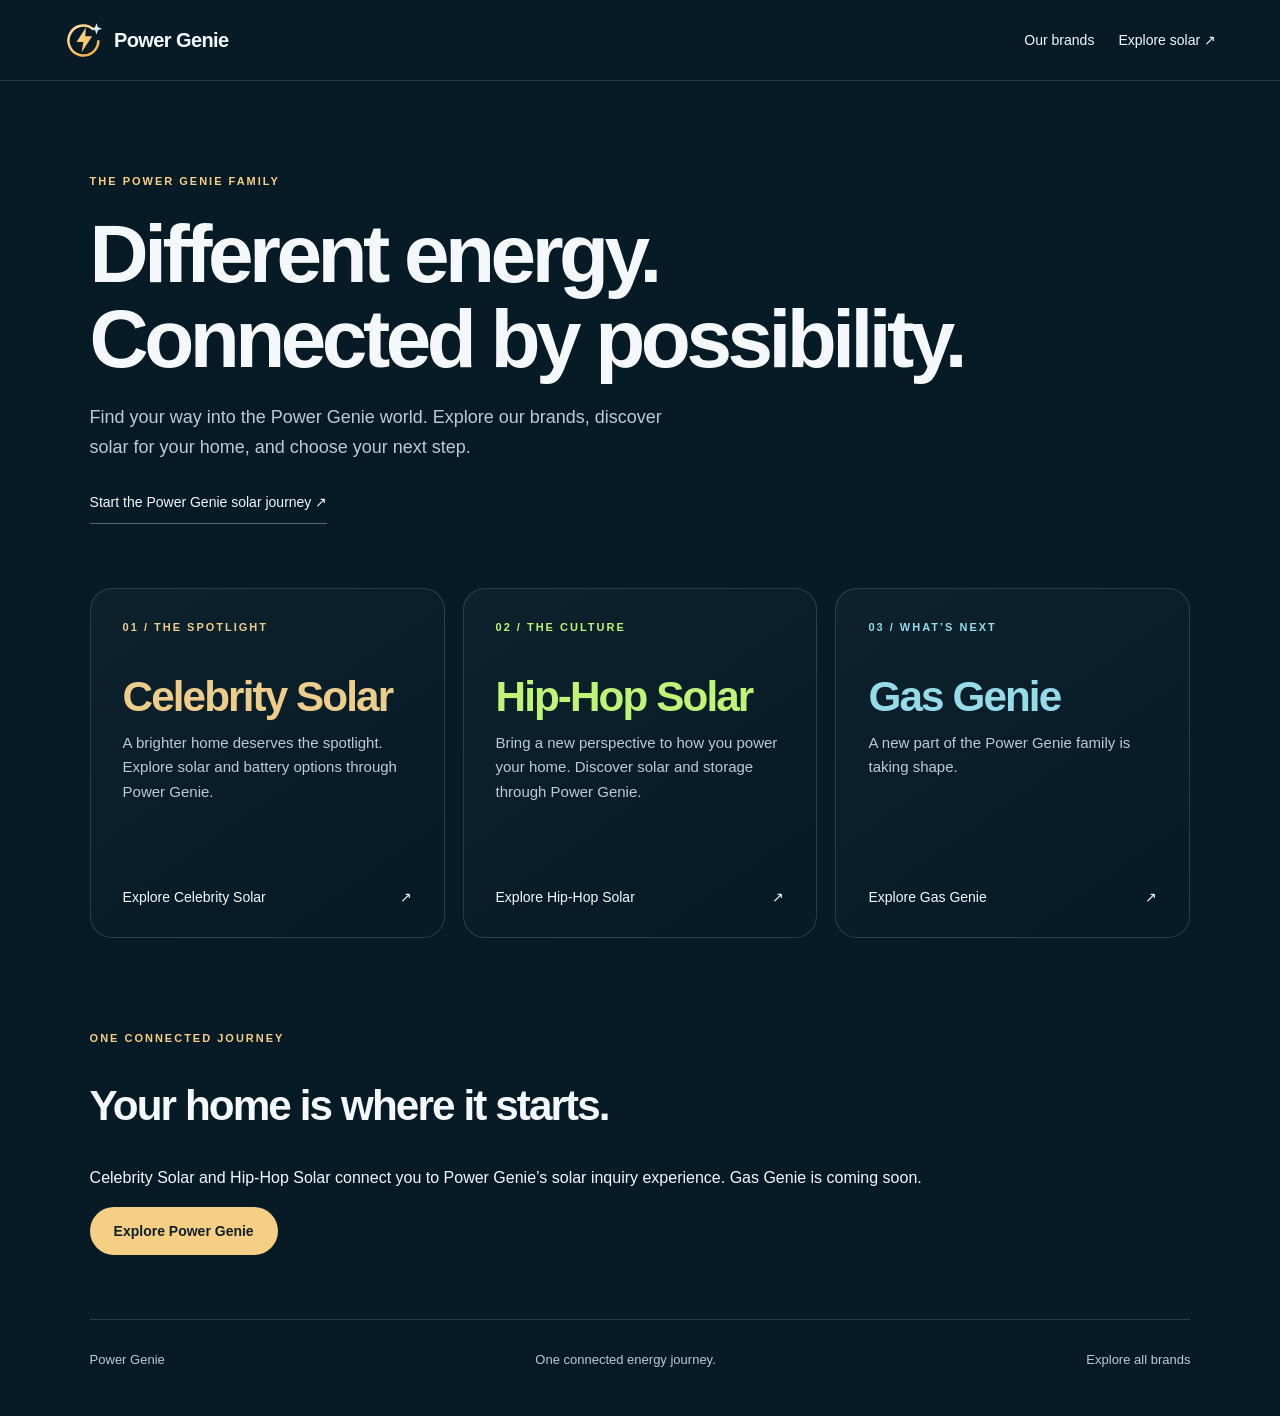
==== brands.html @ 6f9e9fb2 "Add connected Celebrity Solar, Hip-Hop Solar and Gas Genie brand experiences" ====
<!doctype html><html lang="en"><head><meta charset="utf-8"><meta name="viewport" content="width=device-width,initial-scale=1,viewport-fit=cover"><title>Our brands | Power Genie</title><meta name="description" content="Explore Our brands, part of the Power Genie brand family."><link rel="icon" href="assets/brand/power-genie-mark.svg"><link rel="stylesheet" href="brands.css"></head><body class=""><header class="family-header"><a class="family-logo" href="index.html"><img src="assets/brand/power-genie-mark.svg" alt="" width="40" height="40">Power Genie</a><nav aria-label="Brand navigation"><a href="brands.html">Our brands</a><a href="index.html">Explore solar ↗</a></nav></header><main><section class="family-intro"><p class="kicker">THE POWER GENIE FAMILY</p><h1>Different energy.<br>Connected by possibility.</h1><p class="intro">Find your way into the Power Genie world. Explore our brands, discover solar for your home, and choose your next step.</p><a class="text-link" href="index.html">Start the Power Genie solar journey ↗</a></section><section class="brand-grid" aria-label="Choose a brand"><a class="brand-card celebrity-solar" href="celebrity-solar.html"><span class="kicker">01 / THE SPOTLIGHT</span><h2>Celebrity Solar</h2><p>A brighter home deserves the spotlight. Explore solar and battery options through Power Genie.</p><span class="card-action">Explore Celebrity Solar <span aria-hidden="true">↗</span></span></a><a class="brand-card hip-hop-solar" href="hip-hop-solar.html"><span class="kicker">02 / THE CULTURE</span><h2>Hip-Hop Solar</h2><p>Bring a new perspective to how you power your home. Discover solar and storage through Power Genie.</p><span class="card-action">Explore Hip-Hop Solar <span aria-hidden="true">↗</span></span></a><a class="brand-card gas-genie" href="gas-genie.html"><span class="kicker">03 / WHAT’S NEXT</span><h2>Gas Genie</h2><p>A new part of the Power Genie family is taking shape.</p><span class="card-action">Explore Gas Genie <span aria-hidden="true">↗</span></span></a></section><section class="family-outro"><p class="kicker">ONE CONNECTED JOURNEY</p><h2>Your home is where it starts.</h2><p>Celebrity Solar and Hip-Hop Solar connect you to Power Genie’s solar inquiry experience. Gas Genie is coming soon.</p><a class="button" href="index.html">Explore Power Genie</a></section></main><footer><a href="index.html">Power Genie</a><span>One connected energy journey.</span><a href="brands.html">Explore all brands</a></footer><script src="ecosystem.js"></script></body></html>
---- brands.css ----
:root{color-scheme:dark;--accent:#f6cf85;--bg:#071b27;--muted:#bacbd6}*{box-sizing:border-box}body{margin:0;background:var(--bg);color:#f4f8fb;font-family:Inter,Arial,sans-serif}a{color:inherit;text-decoration:none}a:focus-visible{outline:3px solid #a7e6ff;outline-offset:6px}p{line-height:1.65}.family-header{display:flex;align-items:center;justify-content:space-between;gap:20px;padding:18px 5vw;border-bottom:1px solid #ffffff20;background:#071b27}.family-logo{display:flex;align-items:center;gap:10px;font-weight:650;font-size:20px;letter-spacing:-.6px}.family-header nav{display:flex;gap:24px;font-size:14px}.family-header nav a{display:flex;align-items:center;min-height:44px}.kicker{font-size:11px;font-weight:700;letter-spacing:2px;color:var(--accent);text-transform:uppercase}.family-intro,.family-outro{padding:80px 7vw 64px;max-width:1100px}h1{font-size:clamp(42px,6.4vw,88px);line-height:1.03;letter-spacing:-.055em;font-weight:600;margin:22px 0}h2{font-size:clamp(28px,3.3vw,46px);line-height:1.12;letter-spacing:-.045em;font-weight:600}.intro{font-size:18px;color:var(--muted);max-width:600px}.text-link{display:inline-flex;align-items:center;min-height:44px;font-size:14px;border-bottom:1px solid #ffffff55}.brand-grid{display:grid;grid-template-columns:repeat(3,1fr);gap:18px;padding:0 7vw}.brand-card{display:flex;flex-direction:column;min-height:350px;padding:32px;border:1px solid #ffffff24;background:linear-gradient(145deg,#ffffff08,transparent);border-radius:22px;transition:transform .2s,border-color .2s}.brand-card:hover{transform:translateY(-5px);border-color:var(--accent)}.brand-card h2{margin:40px 0 10px;color:var(--accent)}.brand-card p{color:var(--muted);font-size:15px;margin:0 0 24px}.card-action{display:flex;justify-content:space-between;margin-top:auto;font-size:14px}.celebrity-solar{--accent:#edcd8b}.hip-hop-solar{--accent:#c0f477}.gas-genie{--accent:#95dbe9}.brand-hero{position:relative;isolation:isolate;min-height:78svh;display:flex;align-items:center;padding:64px 7vw;overflow:hidden}.hero-image{position:absolute;inset:0;width:100%;height:100%;object-fit:cover;z-index:-2}.brand-hero:before{content:'';position:absolute;inset:0;background:linear-gradient(90deg,#071b27f5,#071b27cb 40%,#071b2744);z-index:-1}.hero-content{max-width:780px}.back{display:inline-block;font-size:12px;color:#d1e0e8;margin-bottom:28px;min-height:32px}.actions{display:flex;align-items:center;flex-wrap:wrap;gap:20px;margin-top:28px}.button{display:inline-flex;justify-content:center;align-items:center;background:var(--accent);color:#102029;font-size:14px;font-weight:700;padding:15px 24px;min-height:48px;border-radius:30px}.note{font-size:12px;max-width:440px;color:#c8d9e3}.status{display:inline-block;border:1px solid var(--accent);color:var(--accent);padding:8px 14px;border-radius:30px;font-size:12px;margin-top:12px}.story{padding:80px 7vw;max-width:1400px}.story>p:not(.kicker){max-width:700px;color:var(--muted)}.steps{display:grid;grid-template-columns:repeat(3,1fr);gap:28px;margin-top:56px}.steps>div{border-top:1px solid #ffffff33;padding-top:24px}.steps span{color:var(--accent);font-size:12px}.steps h3{font-weight:500;font-size:21px}.steps p{color:var(--muted);font-size:15px}footer{display:flex;flex-wrap:wrap;justify-content:space-between;gap:24px;margin:0 7vw;padding:32px 0;border-top:1px solid #ffffff25;font-size:13px;color:var(--muted)}footer a{min-height:32px}@media(max-width:760px){.family-header{padding:14px 20px}.family-logo{font-size:16px;gap:6px}.family-logo img{width:30px;height:30px}.family-header nav{gap:12px;font-size:12px}.family-header nav a:last-child{display:none}.family-intro,.family-outro,.story{padding:48px 24px}.brand-grid{grid-template-columns:1fr;padding:0 24px}.brand-card{min-height:290px;padding:28px}.brand-card h2{margin-top:28px}.brand-hero{padding:40px 24px;min-height:85svh}.brand-hero:before{background:linear-gradient(180deg,#071b2799,#071b27ed)}.intro{font-size:16px}.steps{grid-template-columns:1fr;gap:20px;margin-top:32px}.actions{align-items:flex-start;flex-direction:column;gap:12px}footer{margin:0 24px}}@media(prefers-reduced-motion:reduce){*{transition:none!important}}
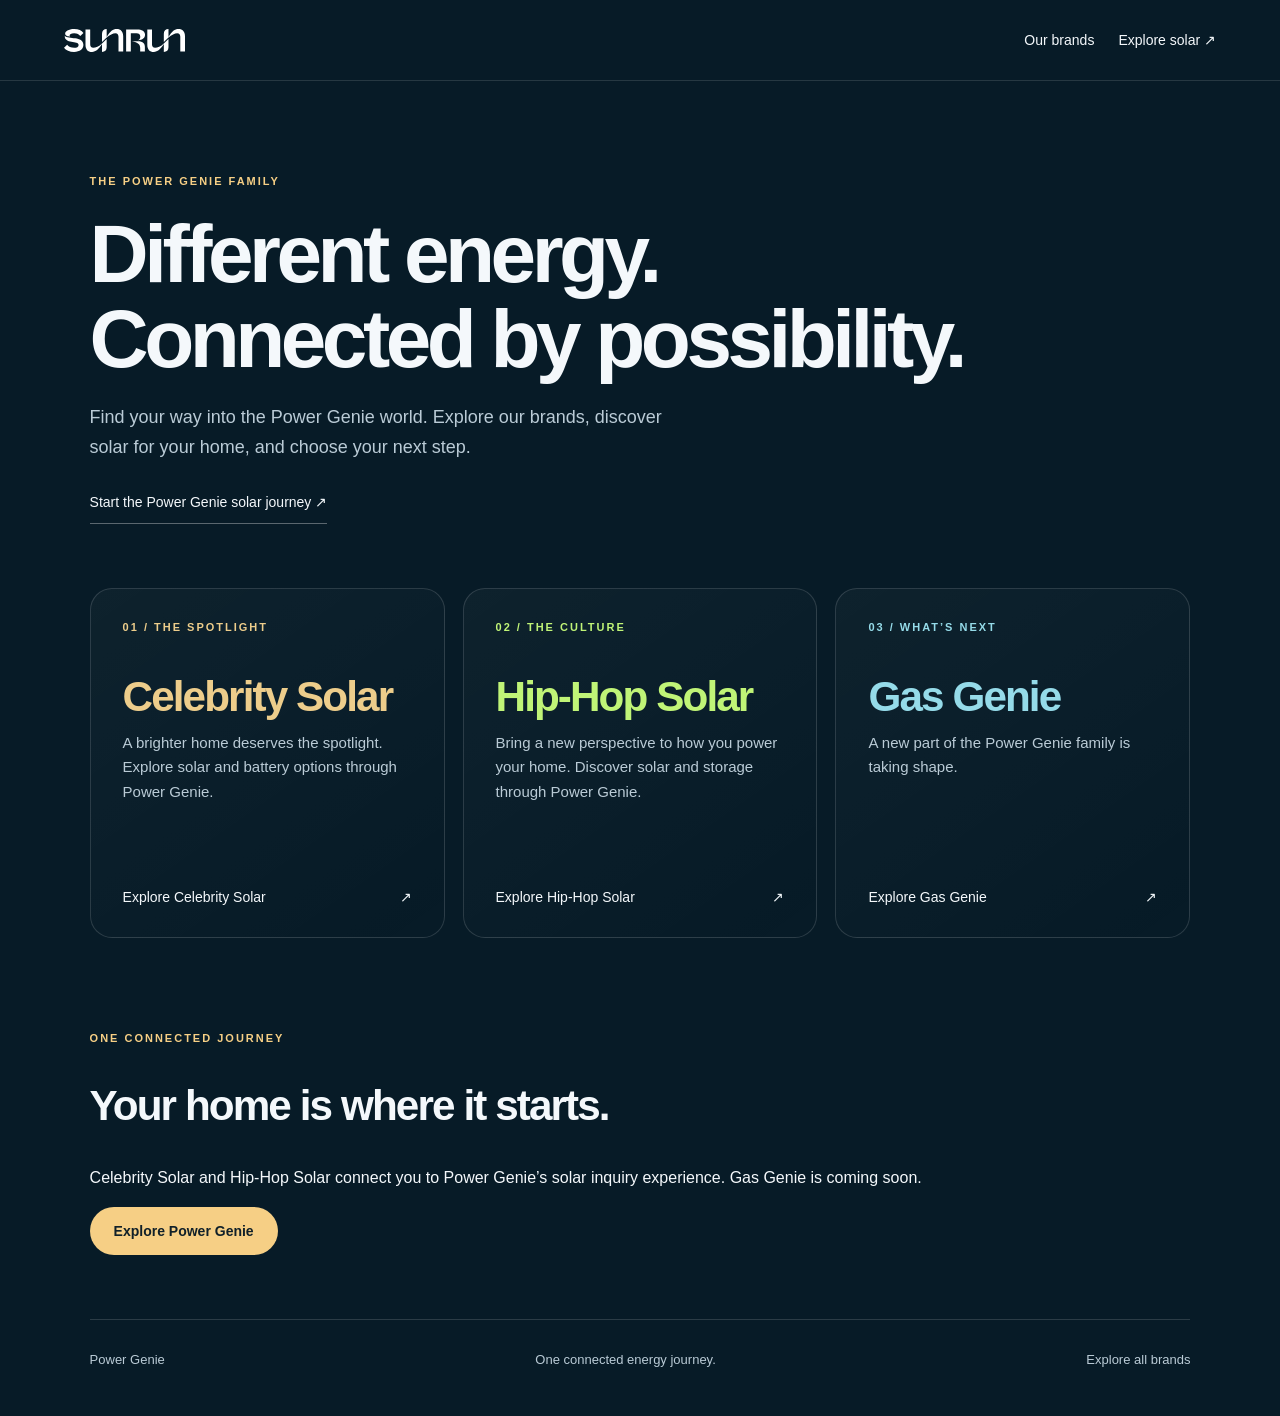
==== commit 905199ac: "Replace header branding with official Sunrun wordmark" ====
--- a/brands.html
+++ b/brands.html
@@ -1 +1 @@
-<!doctype html><html lang="en"><head><meta charset="utf-8"><meta name="viewport" content="width=device-width,initial-scale=1,viewport-fit=cover"><title>Our brands | Power Genie</title><meta name="description" content="Explore Our brands, part of the Power Genie brand family."><link rel="icon" href="assets/brand/power-genie-mark.svg"><link rel="stylesheet" href="brands.css"></head><body class=""><header class="family-header"><a class="family-logo" href="index.html"><img src="assets/brand/power-genie-mark.svg" alt="" width="40" height="40">Power Genie</a><nav aria-label="Brand navigation"><a href="brands.html">Our brands</a><a href="index.html">Explore solar ↗</a></nav></header><main><section class="family-intro"><p class="kicker">THE POWER GENIE FAMILY</p><h1>Different energy.<br>Connected by possibility.</h1><p class="intro">Find your way into the Power Genie world. Explore our brands, discover solar for your home, and choose your next step.</p><a class="text-link" href="index.html">Start the Power Genie solar journey ↗</a></section><section class="brand-grid" aria-label="Choose a brand"><a class="brand-card celebrity-solar" href="celebrity-solar.html"><span class="kicker">01 / THE SPOTLIGHT</span><h2>Celebrity Solar</h2><p>A brighter home deserves the spotlight. Explore solar and battery options through Power Genie.</p><span class="card-action">Explore Celebrity Solar <span aria-hidden="true">↗</span></span></a><a class="brand-card hip-hop-solar" href="hip-hop-solar.html"><span class="kicker">02 / THE CULTURE</span><h2>Hip-Hop Solar</h2><p>Bring a new perspective to how you power your home. Discover solar and storage through Power Genie.</p><span class="card-action">Explore Hip-Hop Solar <span aria-hidden="true">↗</span></span></a><a class="brand-card gas-genie" href="gas-genie.html"><span class="kicker">03 / WHAT’S NEXT</span><h2>Gas Genie</h2><p>A new part of the Power Genie family is taking shape.</p><span class="card-action">Explore Gas Genie <span aria-hidden="true">↗</span></span></a></section><section class="family-outro"><p class="kicker">ONE CONNECTED JOURNEY</p><h2>Your home is where it starts.</h2><p>Celebrity Solar and Hip-Hop Solar connect you to Power Genie’s solar inquiry experience. Gas Genie is coming soon.</p><a class="button" href="index.html">Explore Power Genie</a></section></main><footer><a href="index.html">Power Genie</a><span>One connected energy journey.</span><a href="brands.html">Explore all brands</a></footer><script src="ecosystem.js"></script></body></html>+<!doctype html><html lang="en"><head><meta charset="utf-8"><meta name="viewport" content="width=device-width,initial-scale=1,viewport-fit=cover"><title>Our brands | Power Genie</title><meta name="description" content="Explore Our brands, part of the Power Genie brand family."><link rel="icon" href="assets/brand/sunrun-logo.svg"><link rel="stylesheet" href="brands.css"></head><body class=""><header class="family-header"><a class="family-logo" href="index.html"><img src="assets/brand/sunrun-logo.svg" alt="Sunrun" width="121" height="23"></a><nav aria-label="Brand navigation"><a href="brands.html">Our brands</a><a href="index.html">Explore solar ↗</a></nav></header><main><section class="family-intro"><p class="kicker">THE POWER GENIE FAMILY</p><h1>Different energy.<br>Connected by possibility.</h1><p class="intro">Find your way into the Power Genie world. Explore our brands, discover solar for your home, and choose your next step.</p><a class="text-link" href="index.html">Start the Power Genie solar journey ↗</a></section><section class="brand-grid" aria-label="Choose a brand"><a class="brand-card celebrity-solar" href="celebrity-solar.html"><span class="kicker">01 / THE SPOTLIGHT</span><h2>Celebrity Solar</h2><p>A brighter home deserves the spotlight. Explore solar and battery options through Power Genie.</p><span class="card-action">Explore Celebrity Solar <span aria-hidden="true">↗</span></span></a><a class="brand-card hip-hop-solar" href="hip-hop-solar.html"><span class="kicker">02 / THE CULTURE</span><h2>Hip-Hop Solar</h2><p>Bring a new perspective to how you power your home. Discover solar and storage through Power Genie.</p><span class="card-action">Explore Hip-Hop Solar <span aria-hidden="true">↗</span></span></a><a class="brand-card gas-genie" href="gas-genie.html"><span class="kicker">03 / WHAT’S NEXT</span><h2>Gas Genie</h2><p>A new part of the Power Genie family is taking shape.</p><span class="card-action">Explore Gas Genie <span aria-hidden="true">↗</span></span></a></section><section class="family-outro"><p class="kicker">ONE CONNECTED JOURNEY</p><h2>Your home is where it starts.</h2><p>Celebrity Solar and Hip-Hop Solar connect you to Power Genie’s solar inquiry experience. Gas Genie is coming soon.</p><a class="button" href="index.html">Explore Power Genie</a></section></main><footer><a href="index.html">Power Genie</a><span>One connected energy journey.</span><a href="brands.html">Explore all brands</a></footer><script src="ecosystem.js"></script></body></html>
--- a/brands.css
+++ b/brands.css
@@ -1 +1,3 @@
 :root{color-scheme:dark;--accent:#f6cf85;--bg:#071b27;--muted:#bacbd6}*{box-sizing:border-box}body{margin:0;background:var(--bg);color:#f4f8fb;font-family:Inter,Arial,sans-serif}a{color:inherit;text-decoration:none}a:focus-visible{outline:3px solid #a7e6ff;outline-offset:6px}p{line-height:1.65}.family-header{display:flex;align-items:center;justify-content:space-between;gap:20px;padding:18px 5vw;border-bottom:1px solid #ffffff20;background:#071b27}.family-logo{display:flex;align-items:center;gap:10px;font-weight:650;font-size:20px;letter-spacing:-.6px}.family-header nav{display:flex;gap:24px;font-size:14px}.family-header nav a{display:flex;align-items:center;min-height:44px}.kicker{font-size:11px;font-weight:700;letter-spacing:2px;color:var(--accent);text-transform:uppercase}.family-intro,.family-outro{padding:80px 7vw 64px;max-width:1100px}h1{font-size:clamp(42px,6.4vw,88px);line-height:1.03;letter-spacing:-.055em;font-weight:600;margin:22px 0}h2{font-size:clamp(28px,3.3vw,46px);line-height:1.12;letter-spacing:-.045em;font-weight:600}.intro{font-size:18px;color:var(--muted);max-width:600px}.text-link{display:inline-flex;align-items:center;min-height:44px;font-size:14px;border-bottom:1px solid #ffffff55}.brand-grid{display:grid;grid-template-columns:repeat(3,1fr);gap:18px;padding:0 7vw}.brand-card{display:flex;flex-direction:column;min-height:350px;padding:32px;border:1px solid #ffffff24;background:linear-gradient(145deg,#ffffff08,transparent);border-radius:22px;transition:transform .2s,border-color .2s}.brand-card:hover{transform:translateY(-5px);border-color:var(--accent)}.brand-card h2{margin:40px 0 10px;color:var(--accent)}.brand-card p{color:var(--muted);font-size:15px;margin:0 0 24px}.card-action{display:flex;justify-content:space-between;margin-top:auto;font-size:14px}.celebrity-solar{--accent:#edcd8b}.hip-hop-solar{--accent:#c0f477}.gas-genie{--accent:#95dbe9}.brand-hero{position:relative;isolation:isolate;min-height:78svh;display:flex;align-items:center;padding:64px 7vw;overflow:hidden}.hero-image{position:absolute;inset:0;width:100%;height:100%;object-fit:cover;z-index:-2}.brand-hero:before{content:'';position:absolute;inset:0;background:linear-gradient(90deg,#071b27f5,#071b27cb 40%,#071b2744);z-index:-1}.hero-content{max-width:780px}.back{display:inline-block;font-size:12px;color:#d1e0e8;margin-bottom:28px;min-height:32px}.actions{display:flex;align-items:center;flex-wrap:wrap;gap:20px;margin-top:28px}.button{display:inline-flex;justify-content:center;align-items:center;background:var(--accent);color:#102029;font-size:14px;font-weight:700;padding:15px 24px;min-height:48px;border-radius:30px}.note{font-size:12px;max-width:440px;color:#c8d9e3}.status{display:inline-block;border:1px solid var(--accent);color:var(--accent);padding:8px 14px;border-radius:30px;font-size:12px;margin-top:12px}.story{padding:80px 7vw;max-width:1400px}.story>p:not(.kicker){max-width:700px;color:var(--muted)}.steps{display:grid;grid-template-columns:repeat(3,1fr);gap:28px;margin-top:56px}.steps>div{border-top:1px solid #ffffff33;padding-top:24px}.steps span{color:var(--accent);font-size:12px}.steps h3{font-weight:500;font-size:21px}.steps p{color:var(--muted);font-size:15px}footer{display:flex;flex-wrap:wrap;justify-content:space-between;gap:24px;margin:0 7vw;padding:32px 0;border-top:1px solid #ffffff25;font-size:13px;color:var(--muted)}footer a{min-height:32px}@media(max-width:760px){.family-header{padding:14px 20px}.family-logo{font-size:16px;gap:6px}.family-logo img{width:30px;height:30px}.family-header nav{gap:12px;font-size:12px}.family-header nav a:last-child{display:none}.family-intro,.family-outro,.story{padding:48px 24px}.brand-grid{grid-template-columns:1fr;padding:0 24px}.brand-card{min-height:290px;padding:28px}.brand-card h2{margin-top:28px}.brand-hero{padding:40px 24px;min-height:85svh}.brand-hero:before{background:linear-gradient(180deg,#071b2799,#071b27ed)}.intro{font-size:16px}.steps{grid-template-columns:1fr;gap:20px;margin-top:32px}.actions{align-items:flex-start;flex-direction:column;gap:12px}footer{margin:0 24px}}@media(prefers-reduced-motion:reduce){*{transition:none!important}}
+
+.family-logo img{width:121px;height:auto;object-fit:contain}@media(max-width:760px){.family-logo img{width:100px;height:auto}}
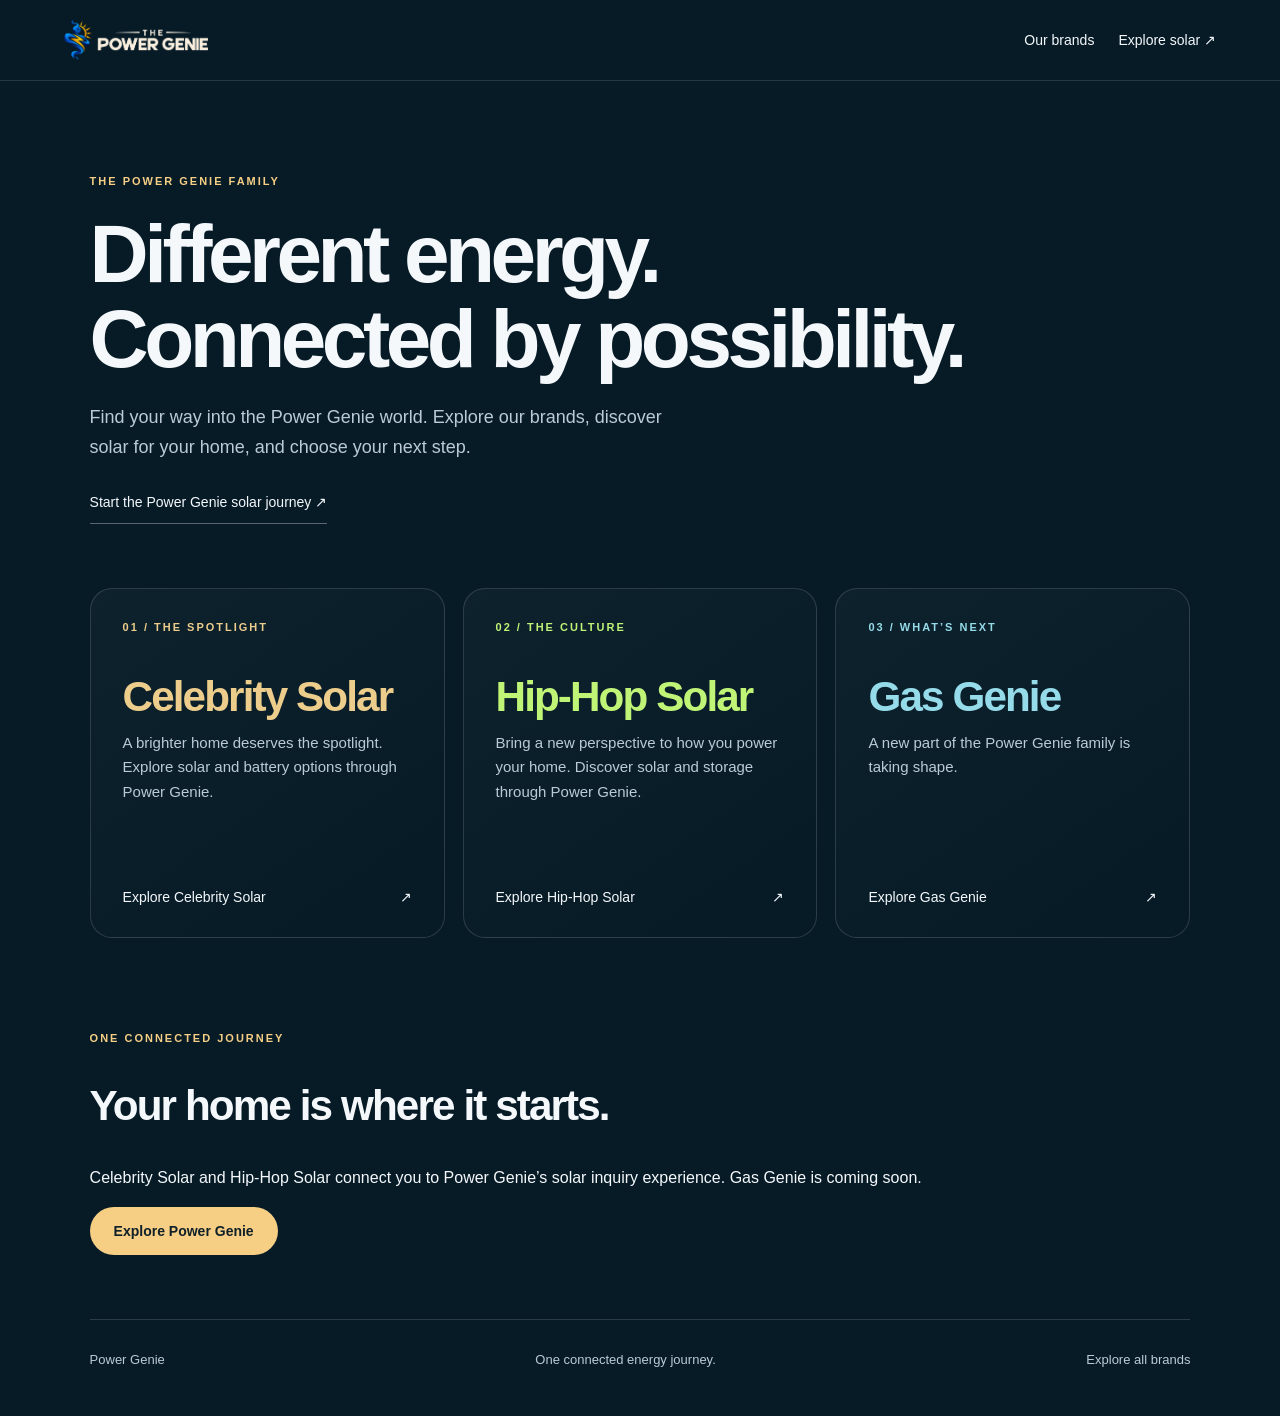
==== commit 7d621be0: "Carry the Power Genie logo across the brand-family pages brands.html, celebrity-solar.html, hip-hop-" ====
--- a/brands.html
+++ b/brands.html
@@ -1 +1 @@
-<!doctype html><html lang="en"><head><meta charset="utf-8"><meta name="viewport" content="width=device-width,initial-scale=1,viewport-fit=cover"><title>Our brands | Power Genie</title><meta name="description" content="Explore Our brands, part of the Power Genie brand family."><link rel="icon" href="assets/brand/sunrun-logo.svg"><link rel="stylesheet" href="brands.css"></head><body class=""><header class="family-header"><a class="family-logo" href="index.html"><img src="assets/brand/sunrun-logo.svg" alt="Sunrun" width="121" height="23"></a><nav aria-label="Brand navigation"><a href="brands.html">Our brands</a><a href="index.html">Explore solar ↗</a></nav></header><main><section class="family-intro"><p class="kicker">THE POWER GENIE FAMILY</p><h1>Different energy.<br>Connected by possibility.</h1><p class="intro">Find your way into the Power Genie world. Explore our brands, discover solar for your home, and choose your next step.</p><a class="text-link" href="index.html">Start the Power Genie solar journey ↗</a></section><section class="brand-grid" aria-label="Choose a brand"><a class="brand-card celebrity-solar" href="celebrity-solar.html"><span class="kicker">01 / THE SPOTLIGHT</span><h2>Celebrity Solar</h2><p>A brighter home deserves the spotlight. Explore solar and battery options through Power Genie.</p><span class="card-action">Explore Celebrity Solar <span aria-hidden="true">↗</span></span></a><a class="brand-card hip-hop-solar" href="hip-hop-solar.html"><span class="kicker">02 / THE CULTURE</span><h2>Hip-Hop Solar</h2><p>Bring a new perspective to how you power your home. Discover solar and storage through Power Genie.</p><span class="card-action">Explore Hip-Hop Solar <span aria-hidden="true">↗</span></span></a><a class="brand-card gas-genie" href="gas-genie.html"><span class="kicker">03 / WHAT’S NEXT</span><h2>Gas Genie</h2><p>A new part of the Power Genie family is taking shape.</p><span class="card-action">Explore Gas Genie <span aria-hidden="true">↗</span></span></a></section><section class="family-outro"><p class="kicker">ONE CONNECTED JOURNEY</p><h2>Your home is where it starts.</h2><p>Celebrity Solar and Hip-Hop Solar connect you to Power Genie’s solar inquiry experience. Gas Genie is coming soon.</p><a class="button" href="index.html">Explore Power Genie</a></section></main><footer><a href="index.html">Power Genie</a><span>One connected energy journey.</span><a href="brands.html">Explore all brands</a></footer><script src="ecosystem.js"></script></body></html>+<!doctype html><html lang="en"><head><meta charset="utf-8"><meta name="viewport" content="width=device-width,initial-scale=1,viewport-fit=cover"><title>Our brands | Power Genie</title><meta name="description" content="Explore Our brands, part of the Power Genie brand family."><link rel="icon" type="image/png" href="assets/brand/power-genie-icon.png"><link rel="stylesheet" href="brands.css"></head><body class=""><header class="family-header"><a class="family-logo" href="index.html"><img src="assets/brand/power-genie-lockup.webp" alt="The Power Genie" width="144" height="40"></a><nav aria-label="Brand navigation"><a href="brands.html">Our brands</a><a href="index.html">Explore solar ↗</a></nav></header><main><section class="family-intro"><p class="kicker">THE POWER GENIE FAMILY</p><h1>Different energy.<br>Connected by possibility.</h1><p class="intro">Find your way into the Power Genie world. Explore our brands, discover solar for your home, and choose your next step.</p><a class="text-link" href="index.html">Start the Power Genie solar journey ↗</a></section><section class="brand-grid" aria-label="Choose a brand"><a class="brand-card celebrity-solar" href="celebrity-solar.html"><span class="kicker">01 / THE SPOTLIGHT</span><h2>Celebrity Solar</h2><p>A brighter home deserves the spotlight. Explore solar and battery options through Power Genie.</p><span class="card-action">Explore Celebrity Solar <span aria-hidden="true">↗</span></span></a><a class="brand-card hip-hop-solar" href="hip-hop-solar.html"><span class="kicker">02 / THE CULTURE</span><h2>Hip-Hop Solar</h2><p>Bring a new perspective to how you power your home. Discover solar and storage through Power Genie.</p><span class="card-action">Explore Hip-Hop Solar <span aria-hidden="true">↗</span></span></a><a class="brand-card gas-genie" href="gas-genie.html"><span class="kicker">03 / WHAT’S NEXT</span><h2>Gas Genie</h2><p>A new part of the Power Genie family is taking shape.</p><span class="card-action">Explore Gas Genie <span aria-hidden="true">↗</span></span></a></section><section class="family-outro"><p class="kicker">ONE CONNECTED JOURNEY</p><h2>Your home is where it starts.</h2><p>Celebrity Solar and Hip-Hop Solar connect you to Power Genie’s solar inquiry experience. Gas Genie is coming soon.</p><a class="button" href="index.html">Explore Power Genie</a></section></main><footer><a href="index.html">Power Genie</a><span>One connected energy journey.</span><a href="brands.html">Explore all brands</a></footer><script src="ecosystem.js"></script></body></html>
--- a/brands.css
+++ b/brands.css
@@ -1,3 +1,6 @@
 :root{color-scheme:dark;--accent:#f6cf85;--bg:#071b27;--muted:#bacbd6}*{box-sizing:border-box}body{margin:0;background:var(--bg);color:#f4f8fb;font-family:Inter,Arial,sans-serif}a{color:inherit;text-decoration:none}a:focus-visible{outline:3px solid #a7e6ff;outline-offset:6px}p{line-height:1.65}.family-header{display:flex;align-items:center;justify-content:space-between;gap:20px;padding:18px 5vw;border-bottom:1px solid #ffffff20;background:#071b27}.family-logo{display:flex;align-items:center;gap:10px;font-weight:650;font-size:20px;letter-spacing:-.6px}.family-header nav{display:flex;gap:24px;font-size:14px}.family-header nav a{display:flex;align-items:center;min-height:44px}.kicker{font-size:11px;font-weight:700;letter-spacing:2px;color:var(--accent);text-transform:uppercase}.family-intro,.family-outro{padding:80px 7vw 64px;max-width:1100px}h1{font-size:clamp(42px,6.4vw,88px);line-height:1.03;letter-spacing:-.055em;font-weight:600;margin:22px 0}h2{font-size:clamp(28px,3.3vw,46px);line-height:1.12;letter-spacing:-.045em;font-weight:600}.intro{font-size:18px;color:var(--muted);max-width:600px}.text-link{display:inline-flex;align-items:center;min-height:44px;font-size:14px;border-bottom:1px solid #ffffff55}.brand-grid{display:grid;grid-template-columns:repeat(3,1fr);gap:18px;padding:0 7vw}.brand-card{display:flex;flex-direction:column;min-height:350px;padding:32px;border:1px solid #ffffff24;background:linear-gradient(145deg,#ffffff08,transparent);border-radius:22px;transition:transform .2s,border-color .2s}.brand-card:hover{transform:translateY(-5px);border-color:var(--accent)}.brand-card h2{margin:40px 0 10px;color:var(--accent)}.brand-card p{color:var(--muted);font-size:15px;margin:0 0 24px}.card-action{display:flex;justify-content:space-between;margin-top:auto;font-size:14px}.celebrity-solar{--accent:#edcd8b}.hip-hop-solar{--accent:#c0f477}.gas-genie{--accent:#95dbe9}.brand-hero{position:relative;isolation:isolate;min-height:78svh;display:flex;align-items:center;padding:64px 7vw;overflow:hidden}.hero-image{position:absolute;inset:0;width:100%;height:100%;object-fit:cover;z-index:-2}.brand-hero:before{content:'';position:absolute;inset:0;background:linear-gradient(90deg,#071b27f5,#071b27cb 40%,#071b2744);z-index:-1}.hero-content{max-width:780px}.back{display:inline-block;font-size:12px;color:#d1e0e8;margin-bottom:28px;min-height:32px}.actions{display:flex;align-items:center;flex-wrap:wrap;gap:20px;margin-top:28px}.button{display:inline-flex;justify-content:center;align-items:center;background:var(--accent);color:#102029;font-size:14px;font-weight:700;padding:15px 24px;min-height:48px;border-radius:30px}.note{font-size:12px;max-width:440px;color:#c8d9e3}.status{display:inline-block;border:1px solid var(--accent);color:var(--accent);padding:8px 14px;border-radius:30px;font-size:12px;margin-top:12px}.story{padding:80px 7vw;max-width:1400px}.story>p:not(.kicker){max-width:700px;color:var(--muted)}.steps{display:grid;grid-template-columns:repeat(3,1fr);gap:28px;margin-top:56px}.steps>div{border-top:1px solid #ffffff33;padding-top:24px}.steps span{color:var(--accent);font-size:12px}.steps h3{font-weight:500;font-size:21px}.steps p{color:var(--muted);font-size:15px}footer{display:flex;flex-wrap:wrap;justify-content:space-between;gap:24px;margin:0 7vw;padding:32px 0;border-top:1px solid #ffffff25;font-size:13px;color:var(--muted)}footer a{min-height:32px}@media(max-width:760px){.family-header{padding:14px 20px}.family-logo{font-size:16px;gap:6px}.family-logo img{width:30px;height:30px}.family-header nav{gap:12px;font-size:12px}.family-header nav a:last-child{display:none}.family-intro,.family-outro,.story{padding:48px 24px}.brand-grid{grid-template-columns:1fr;padding:0 24px}.brand-card{min-height:290px;padding:28px}.brand-card h2{margin-top:28px}.brand-hero{padding:40px 24px;min-height:85svh}.brand-hero:before{background:linear-gradient(180deg,#071b2799,#071b27ed)}.intro{font-size:16px}.steps{grid-template-columns:1fr;gap:20px;margin-top:32px}.actions{align-items:flex-start;flex-direction:column;gap:12px}footer{margin:0 24px}}@media(prefers-reduced-motion:reduce){*{transition:none!important}}
 
-.family-logo img{width:121px;height:auto;object-fit:contain}@media(max-width:760px){.family-logo img{width:100px;height:auto}}
+/* Power Genie lockup: sized by height, width follows its 3.59:1 ratio.
+   aspect-ratio keeps the header from shifting before the image decodes. */
+.family-logo img{display:block;width:auto;height:40px;aspect-ratio:647/180;object-fit:contain}
+@media(max-width:760px){.family-logo img{width:auto;height:32px}}
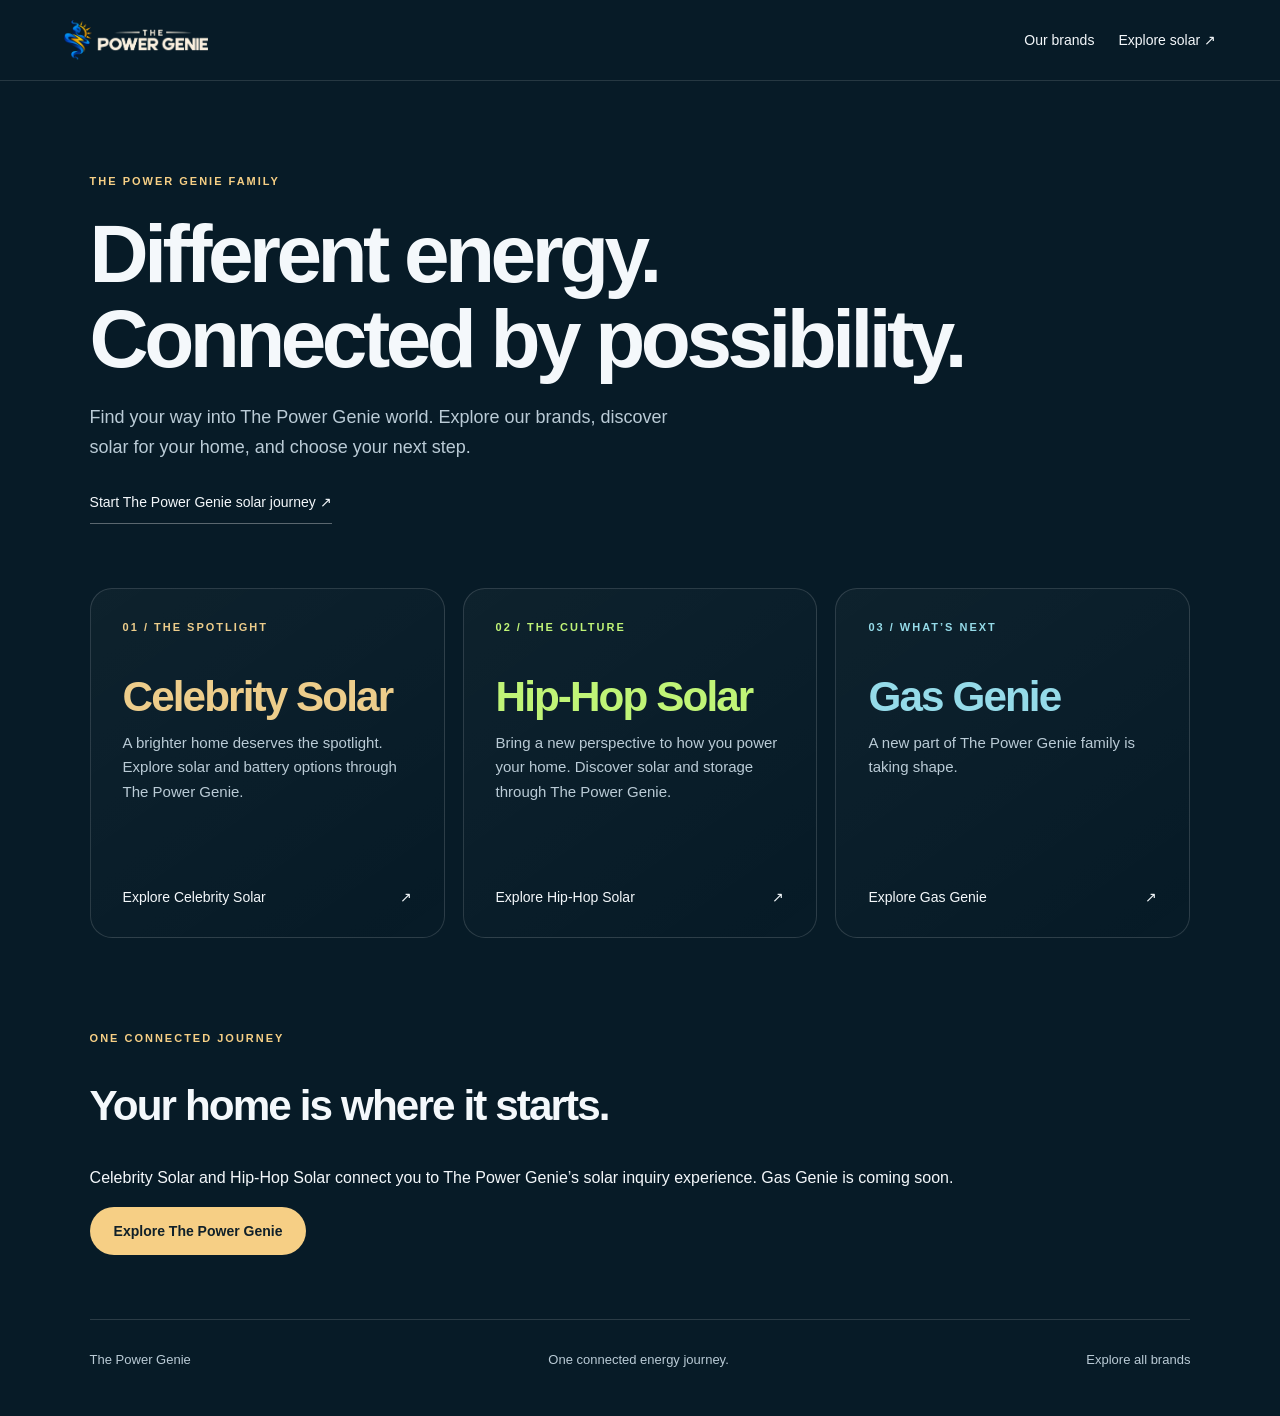
==== commit d07ee980: "Call the brand "The Power Genie" everywhere it is shown Page titles, headings, kickers, body copy, l" ====
--- a/brands.html
+++ b/brands.html
@@ -1 +1 @@
-<!doctype html><html lang="en"><head><meta charset="utf-8"><meta name="viewport" content="width=device-width,initial-scale=1,viewport-fit=cover"><title>Our brands | Power Genie</title><meta name="description" content="Explore Our brands, part of the Power Genie brand family."><link rel="icon" type="image/png" href="assets/brand/power-genie-icon.png"><link rel="stylesheet" href="brands.css"></head><body class=""><header class="family-header"><a class="family-logo" href="index.html"><img src="assets/brand/power-genie-lockup.webp" alt="The Power Genie" width="144" height="40"></a><nav aria-label="Brand navigation"><a href="brands.html">Our brands</a><a href="index.html">Explore solar ↗</a></nav></header><main><section class="family-intro"><p class="kicker">THE POWER GENIE FAMILY</p><h1>Different energy.<br>Connected by possibility.</h1><p class="intro">Find your way into the Power Genie world. Explore our brands, discover solar for your home, and choose your next step.</p><a class="text-link" href="index.html">Start the Power Genie solar journey ↗</a></section><section class="brand-grid" aria-label="Choose a brand"><a class="brand-card celebrity-solar" href="celebrity-solar.html"><span class="kicker">01 / THE SPOTLIGHT</span><h2>Celebrity Solar</h2><p>A brighter home deserves the spotlight. Explore solar and battery options through Power Genie.</p><span class="card-action">Explore Celebrity Solar <span aria-hidden="true">↗</span></span></a><a class="brand-card hip-hop-solar" href="hip-hop-solar.html"><span class="kicker">02 / THE CULTURE</span><h2>Hip-Hop Solar</h2><p>Bring a new perspective to how you power your home. Discover solar and storage through Power Genie.</p><span class="card-action">Explore Hip-Hop Solar <span aria-hidden="true">↗</span></span></a><a class="brand-card gas-genie" href="gas-genie.html"><span class="kicker">03 / WHAT’S NEXT</span><h2>Gas Genie</h2><p>A new part of the Power Genie family is taking shape.</p><span class="card-action">Explore Gas Genie <span aria-hidden="true">↗</span></span></a></section><section class="family-outro"><p class="kicker">ONE CONNECTED JOURNEY</p><h2>Your home is where it starts.</h2><p>Celebrity Solar and Hip-Hop Solar connect you to Power Genie’s solar inquiry experience. Gas Genie is coming soon.</p><a class="button" href="index.html">Explore Power Genie</a></section></main><footer><a href="index.html">Power Genie</a><span>One connected energy journey.</span><a href="brands.html">Explore all brands</a></footer><script src="ecosystem.js"></script></body></html>+<!doctype html><html lang="en"><head><meta charset="utf-8"><meta name="viewport" content="width=device-width,initial-scale=1,viewport-fit=cover"><title>Our brands | The Power Genie</title><meta name="description" content="Explore Our brands, part of The Power Genie brand family."><link rel="icon" type="image/png" href="assets/brand/power-genie-icon.png"><link rel="stylesheet" href="brands.css"></head><body class=""><header class="family-header"><a class="family-logo" href="index.html"><img src="assets/brand/power-genie-lockup.webp" alt="The Power Genie" width="144" height="40"></a><nav aria-label="Brand navigation"><a href="brands.html">Our brands</a><a href="index.html">Explore solar ↗</a></nav></header><main><section class="family-intro"><p class="kicker">THE POWER GENIE FAMILY</p><h1>Different energy.<br>Connected by possibility.</h1><p class="intro">Find your way into The Power Genie world. Explore our brands, discover solar for your home, and choose your next step.</p><a class="text-link" href="index.html">Start The Power Genie solar journey ↗</a></section><section class="brand-grid" aria-label="Choose a brand"><a class="brand-card celebrity-solar" href="celebrity-solar.html"><span class="kicker">01 / THE SPOTLIGHT</span><h2>Celebrity Solar</h2><p>A brighter home deserves the spotlight. Explore solar and battery options through The Power Genie.</p><span class="card-action">Explore Celebrity Solar <span aria-hidden="true">↗</span></span></a><a class="brand-card hip-hop-solar" href="hip-hop-solar.html"><span class="kicker">02 / THE CULTURE</span><h2>Hip-Hop Solar</h2><p>Bring a new perspective to how you power your home. Discover solar and storage through The Power Genie.</p><span class="card-action">Explore Hip-Hop Solar <span aria-hidden="true">↗</span></span></a><a class="brand-card gas-genie" href="gas-genie.html"><span class="kicker">03 / WHAT’S NEXT</span><h2>Gas Genie</h2><p>A new part of The Power Genie family is taking shape.</p><span class="card-action">Explore Gas Genie <span aria-hidden="true">↗</span></span></a></section><section class="family-outro"><p class="kicker">ONE CONNECTED JOURNEY</p><h2>Your home is where it starts.</h2><p>Celebrity Solar and Hip-Hop Solar connect you to The Power Genie’s solar inquiry experience. Gas Genie is coming soon.</p><a class="button" href="index.html">Explore The Power Genie</a></section></main><footer><a href="index.html">The Power Genie</a><span>One connected energy journey.</span><a href="brands.html">Explore all brands</a></footer><script src="ecosystem.js"></script></body></html>
